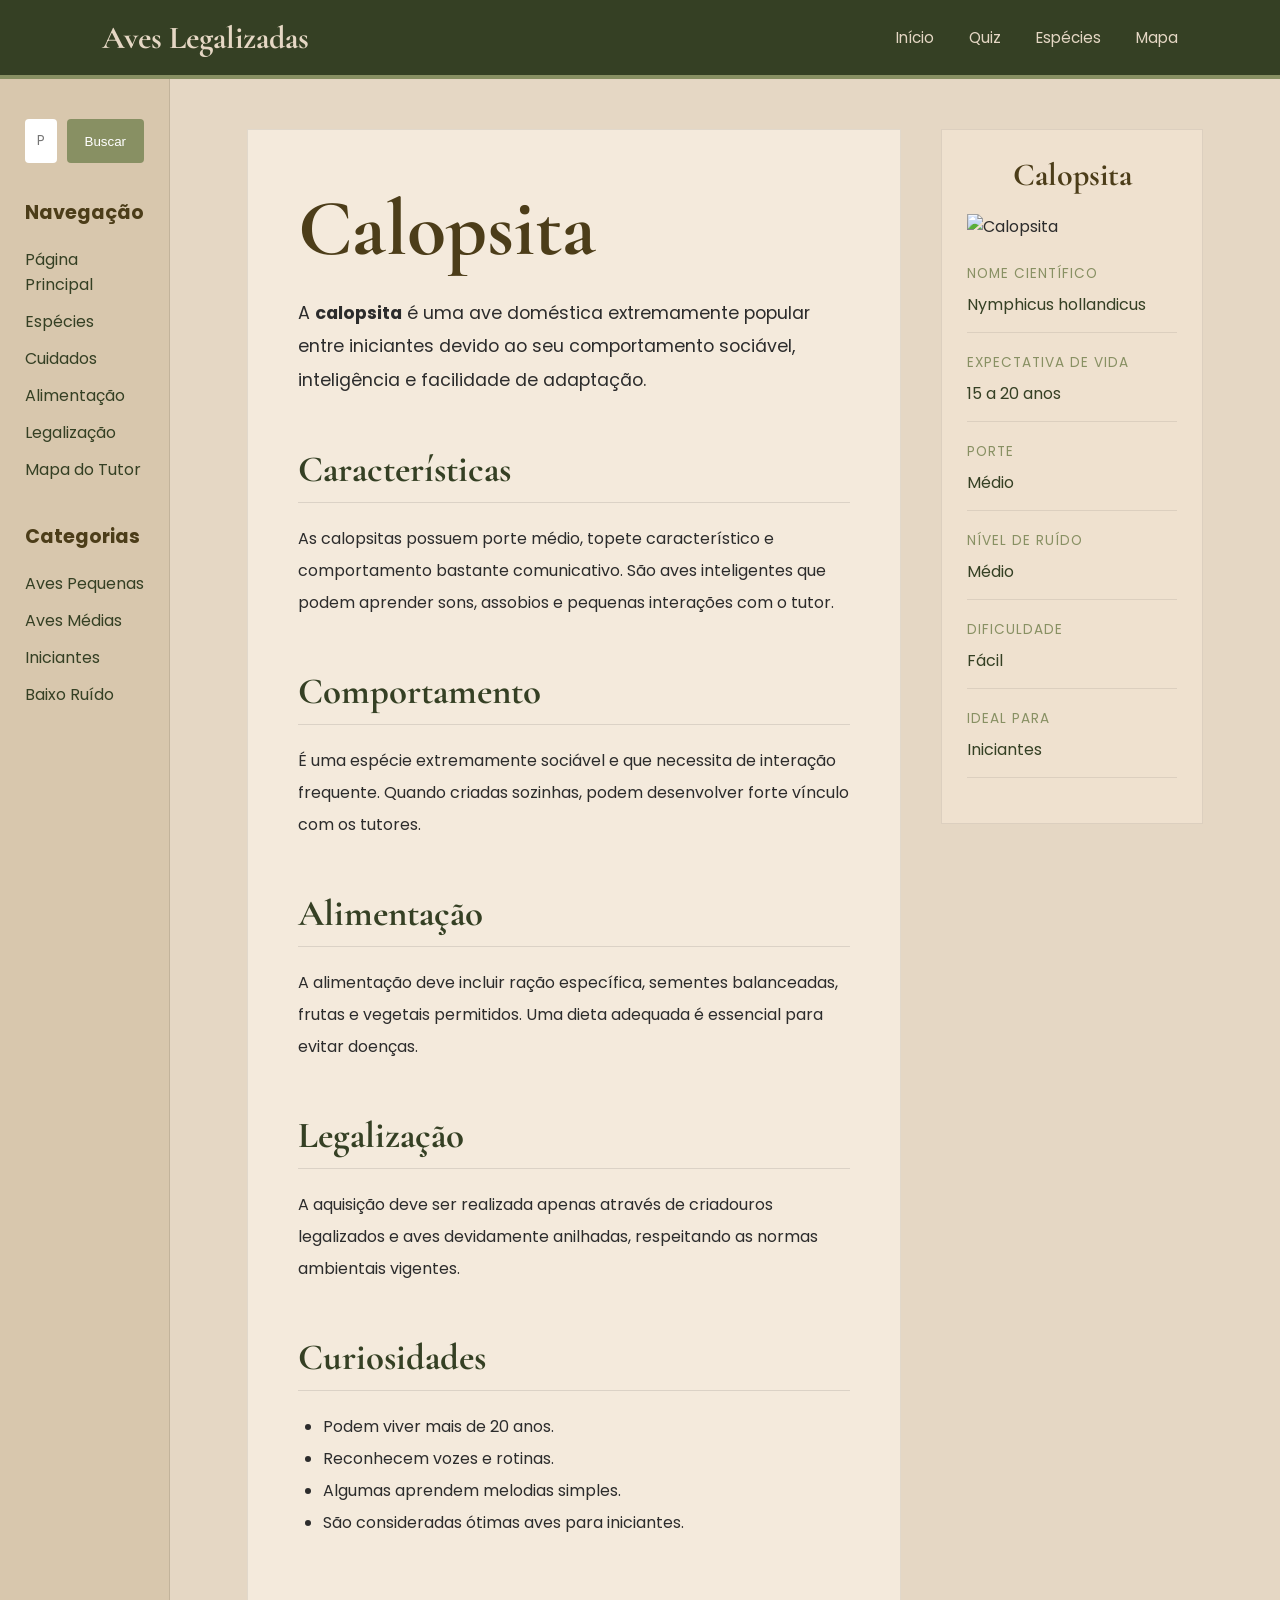
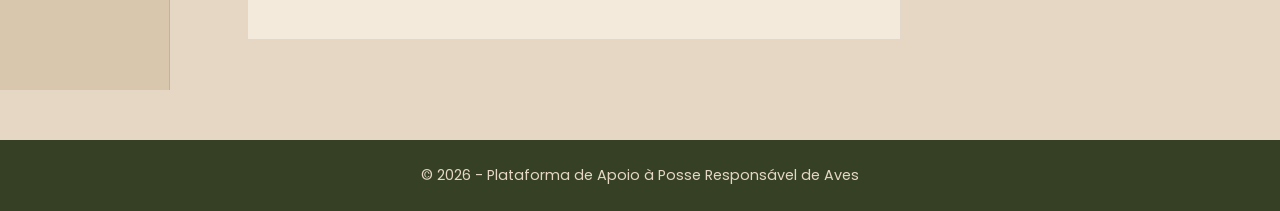
==== calopisita.html @ a72bbc46 "." ====
<!doctype html>
<html lang="pt-BR">
  <head>
    <meta charset="UTF-8" />
    <meta name="viewport" content="width=device-width, initial-scale=1.0" />

    <title>Calopsita - Wiki das Aves</title>

    <link rel="preconnect" href="https://fonts.googleapis.com" />
    <link rel="preconnect" href="https://fonts.gstatic.com" crossorigin />
    <link
      href="https://fonts.googleapis.com/css2?family=Cormorant+Garamond:wght@500;700&family=Poppins:wght@300;400;500;600&display=swap"
      rel="stylesheet"
    />

    <link rel="stylesheet" href="style.css" />
    <link rel="stylesheet" href="wiki.css" />
    <link rel="stylesheet" href="calopsita.css" />
  </head>

  <body>
    <header>
      <nav>
        <div class="logo">Aves Legalizadas</div>

        <div class="menu">
          <a href="index.html">Início</a>
          <a href="index.html#quiz">Quiz</a>
          <a href="wiki.html">Espécies</a>
          <a href="map.html">Mapa</a>
        </div>
      </nav>
    </header>

    <main class="wiki-layout">
      <aside class="sidebar">
        <div class="search-box">
          <input type="text" placeholder="Pesquisar espécie..." />
          <button>Buscar</button>
        </div>

        <h3>Navegação</h3>

        <ul>
          <li><a href="#">Página Principal</a></li>
          <li><a href="#">Espécies</a></li>
          <li><a href="#">Cuidados</a></li>
          <li><a href="#">Alimentação</a></li>
          <li><a href="#">Legalização</a></li>
          <li><a href="#">Mapa do Tutor</a></li>
        </ul>

        <h3>Categorias</h3>

        <ul>
          <li><a href="#">Aves Pequenas</a></li>
          <li><a href="#">Aves Médias</a></li>
          <li><a href="#">Iniciantes</a></li>
          <li><a href="#">Baixo Ruído</a></li>
        </ul>
      </aside>

      <div class="page-layout">
        <section class="article-content">
          <h1>Calopsita</h1>

          <p class="intro">
            A <strong>calopsita</strong> é uma ave doméstica extremamente
            popular entre iniciantes devido ao seu comportamento sociável,
            inteligência e facilidade de adaptação.
          </p>

          <section class="content-section">
            <h2>Características</h2>
            <p>
              As calopsitas possuem porte médio, topete característico e
              comportamento bastante comunicativo. São aves inteligentes que
              podem aprender sons, assobios e pequenas interações com o tutor.
            </p>
          </section>

          <section class="content-section">
            <h2>Comportamento</h2>
            <p>
              É uma espécie extremamente sociável e que necessita de interação
              frequente. Quando criadas sozinhas, podem desenvolver forte
              vínculo com os tutores.
            </p>
          </section>

          <section class="content-section">
            <h2>Alimentação</h2>
            <p>
              A alimentação deve incluir ração específica, sementes balanceadas,
              frutas e vegetais permitidos. Uma dieta adequada é essencial para
              evitar doenças.
            </p>
          </section>

          <section class="content-section">
            <h2>Legalização</h2>
            <p>
              A aquisição deve ser realizada apenas através de criadouros
              legalizados e aves devidamente anilhadas, respeitando as normas
              ambientais vigentes.
            </p>
          </section>

          <section class="content-section">
            <h2>Curiosidades</h2>
            <ul>
              <li>Podem viver mais de 20 anos.</li>
              <li>Reconhecem vozes e rotinas.</li>
              <li>Algumas aprendem melodias simples.</li>
              <li>São consideradas ótimas aves para iniciantes.</li>
            </ul>
          </section>
        </section>

        <aside class="infobox">
          <h3>Calopsita</h3>

          <img
            src="https://images.unsplash.com/photo-1522858547137-f1dcec554f55?q=80&w=1200&auto=format&fit=crop"
            alt="Calopsita"
          />

          <div class="info-item">
            <span>Nome científico</span>
            <p>Nymphicus hollandicus</p>
          </div>

          <div class="info-item">
            <span>Expectativa de vida</span>
            <p>15 a 20 anos</p>
          </div>

          <div class="info-item">
            <span>Porte</span>
            <p>Médio</p>
          </div>

          <div class="info-item">
            <span>Nível de ruído</span>
            <p>Médio</p>
          </div>

          <div class="info-item">
            <span>Dificuldade</span>
            <p>Fácil</p>
          </div>

          <div class="info-item">
            <span>Ideal para</span>
            <p>Iniciantes</p>
          </div>
        </aside>
      </div>
    </main>

    <footer>
      <p>© 2026 - Plataforma de Apoio à Posse Responsável de Aves</p>
    </footer>
  </body>
</html>
---- style.css ----
* {
  margin: 0;
  padding: 0;
  box-sizing: border-box;
}

:root {
  --cafe-noir: #4c3d19;
  --kombu-green: #354024;
  --moss-green: #889063;
  --tan: #cfbb99;
  --bone: #e5d7c4;
}

body {
  font-family: "Poppins", sans-serif;
  background-color: var(--bone);
  color: var(--kombu-green);
}

header {
  width: 100%;
  background-color: var(--kombu-green);
  border-bottom: 4px solid var(--moss-green);
  padding: 18px 8%;
  position: relative;
  z-index: 1000;
}

nav {
  display: flex;
  justify-content: space-between;
  align-items: center;
}

.logo {
  font-size: 2rem;
  font-family: "Cormorant Garamond", serif;
  font-weight: 700;
  color: var(--bone);
}

.menu {
  display: flex;
  gap: 35px;
}

.menu a {
  text-decoration: none;
  color: var(--bone);
  font-size: 0.95rem;
  transition: 0.3s;
}

.menu a:hover {
  color: var(--tan);
}

.hero {
  height: 100vh;
  background-image: url("https://images.unsplash.com/photo-1522926193341-e9ffd686c60f?q=80&w=1400&auto=format&fit=crop");
  background-size: cover;
  background-position: center;
  position: relative;

  display: flex;
  justify-content: center;
  align-items: center;
  text-align: center;

  padding: 0 8%;
}

.overlay {
  position: absolute;
  inset: 0;
  background-color: rgba(0, 0, 0, 0.45);
}

.hero-content {
  position: relative;
  z-index: 2;
  max-width: 850px;
}

.hero-content h1 {
  font-size: 5rem;
  line-height: 1;
  margin-bottom: 25px;
  color: var(--bone);
  font-family: "Cormorant Garamond", serif;
}

.hero-content p {
  font-size: 1.1rem;
  line-height: 1.8;
  color: #f5f5f5;
  margin-bottom: 35px;
}

.hero-buttons {
  display: flex;
  justify-content: center;
  gap: 20px;
}

.primary-btn,
.secondary-btn {
  padding: 14px 30px;
  border: none;
  cursor: pointer;
  font-size: 0.95rem;
  transition: 0.3s;
  border-radius: 3px;
}

.primary-btn {
  background-color: var(--kombu-green);
  color: var(--bone);
}

.primary-btn:hover {
  background-color: var(--moss-green);
}

.secondary-btn {
  background-color: transparent;
  border: 1px solid var(--bone);
  color: var(--bone);
}

.secondary-btn:hover {
  background-color: var(--bone);
  color: var(--kombu-green);
}

.resources-section,
.quiz-section,
.legal-section {
  padding: 120px 8%;
}

.section-title {
  text-align: center;
  margin-bottom: 70px;
}

.section-title span {
  color: var(--moss-green);
  letter-spacing: 3px;
  font-size: 0.8rem;
}

.section-title h2 {
  font-size: 3.5rem;
  margin-top: 15px;
  color: var(--kombu-green);
  font-family: "Cormorant Garamond", serif;
}

.cards-container {
  display: grid;
  grid-template-columns: repeat(auto-fit, minmax(250px, 1fr));
  gap: 30px;
}

.resource-card {
  background-color: #f1e7d9;
  padding: 40px 30px;
  border-radius: 10px;
  transition: 0.4s;
  border: 1px solid rgba(0, 0, 0, 0.05);
}

.resource-card:hover {
  transform: translateY(-8px);
}

.resource-card h3 {
  font-size: 1.8rem;
  margin-bottom: 20px;
  font-family: "Cormorant Garamond", serif;
  color: var(--cafe-noir);
}

.resource-card p {
  line-height: 1.8;
  color: #4f4f4f;
}

.quiz-section {
  background-color: var(--moss-green);
}

.quiz-section .section-title span,
.quiz-section .section-title h2 {
  color: var(--bone);
}

.quiz-box {
  max-width: 700px;
  margin: auto;
  background-color: rgba(255, 255, 255, 0.08);
  padding: 50px;
  border-radius: 12px;
  backdrop-filter: blur(10px);
}

.quiz-box h3 {
  text-align: center;
  margin-bottom: 35px;
  color: var(--bone);
  font-size: 1.5rem;
}

.quiz-options {
  display: flex;
  flex-direction: column;
  gap: 20px;
}

.quiz-options button {
  padding: 18px;
  background-color: transparent;
  border: 1px solid var(--bone);
  color: var(--bone);
  cursor: pointer;
  transition: 0.3s;
  font-size: 1rem;
}

.quiz-options button:hover {
  background-color: var(--bone);
  color: var(--kombu-green);
}

.legal-section {
  background-color: var(--tan);
}

.legal-content {
  max-width: 850px;
  margin: auto;
  text-align: center;
}

.legal-content span {
  letter-spacing: 3px;
  font-size: 0.8rem;
  color: var(--cafe-noir);
}

.legal-content h2 {
  font-size: 4rem;
  margin: 20px 0;
  font-family: "Cormorant Garamond", serif;
  color: var(--cafe-noir);
}

.legal-content p {
  line-height: 2;
  color: #4d463f;
  font-size: 1.05rem;
}

footer {
  background-color: var(--kombu-green);
  padding: 30px;
  text-align: center;
}

footer p {
  color: var(--bone);
  font-size: 0.9rem;
}

@media (max-width: 900px) {
  .menu {
    display: none;
  }

  .hero-content h1 {
    font-size: 3.5rem;
  }

  .section-title h2,
  .legal-content h2 {
    font-size: 2.7rem;
  }
}

@media (max-width: 600px) {
  .hero-content h1 {
    font-size: 2.7rem;
  }

  .hero-buttons {
    flex-direction: column;
  }

  .quiz-box {
    padding: 30px 20px;
  }
}
---- wiki.css ----
* {
  margin: 0;
  padding: 0;
  box-sizing: border-box;
}

:root {
  --cafe-noir: #4c3d19;
  --kombu-green: #354024;
  --moss-green: #889063;
  --tan: #cfbb99;
  --bone: #e5d7c4;
  --light-box: #f5ede2;
}

body {
  font-family: "Poppins", sans-serif;
  background-color: var(--bone);
  color: #2b2b2b;
}

.top-header {
  width: 100%;
  padding: 18px 5%;
  background-color: var(--kombu-green);

  display: flex;
  justify-content: space-between;
  align-items: center;

  border-bottom: 4px solid var(--moss-green);
}

.logo {
  font-size: 2rem;
  font-family: "Cormorant Garamond", serif;
  color: var(--bone);
  font-weight: bold;
}

.menu {
  display: flex;
  gap: 35px;
}

.menu a {
  text-decoration: none;
  color: var(--bone);
  font-size: 0.95rem;
  transition: 0.3s;
}

.menu a:hover {
  color: var(--tan);
}

.search-box {
  display: flex;
  gap: 10px;
  margin-bottom: 35px;
}

.search-box input {
  width: 100%;
  padding: 12px;
  border: none;
  outline: none;
  border-radius: 4px;
  font-family: "Poppins", sans-serif;
}

.search-box button {
  padding: 12px 18px;
  border: none;
  cursor: pointer;
  background-color: var(--moss-green);
  color: white;
  transition: 0.3s;
  border-radius: 4px;
  white-space: nowrap;
}

.search-box button:hover {
  background-color: var(--cafe-noir);
}

.wiki-layout {
  display: flex;
  min-height: 100vh;
}

.sidebar {
  width: 260px;
  background-color: #d8c7ad;
  padding: 40px 25px;
  border-right: 1px solid rgba(0, 0, 0, 0.1);
}

.sidebar h3 {
  margin-bottom: 20px;
  font-size: 1.2rem;
  color: var(--cafe-noir);
}

.sidebar ul {
  list-style: none;
  margin-bottom: 40px;
}

.sidebar ul li {
  margin-bottom: 12px;
}

.sidebar ul li a {
  text-decoration: none;
  color: var(--kombu-green);
  transition: 0.3s;
}

.sidebar ul li a:hover {
  color: var(--cafe-noir);
}

.wiki-content {
  flex: 1;
  padding: 50px;
}

.welcome-box {
  background-color: var(--light-box);
  padding: 45px;
  border: 1px solid rgba(0, 0, 0, 0.08);
  margin-bottom: 40px;
}

.welcome-box h1 {
  font-size: 3.5rem;
  margin-bottom: 20px;
  color: var(--cafe-noir);
  font-family: "Cormorant Garamond", serif;
}

.welcome-box p {
  line-height: 1.8;
}

.content-grid {
  display: grid;
  grid-template-columns: 2fr 1fr;
  gap: 30px;
  margin-bottom: 50px;
}

.featured-article,
.wiki-info {
  background-color: var(--light-box);
  padding: 30px;
  border: 1px solid rgba(0, 0, 0, 0.08);
}

.featured-article h2,
.wiki-info h2,
.species-section h2 {
  margin-bottom: 25px;
  font-size: 2rem;
  color: var(--cafe-noir);
  font-family: "Cormorant Garamond", serif;
}

.article-box {
  display: flex;
  gap: 25px;
}

.article-box img {
  width: 250px;
  height: 200px;
  object-fit: cover;
}

.article-box h3 {
  font-size: 2rem;
  margin-bottom: 15px;
  color: var(--kombu-green);
  font-family: "Cormorant Garamond", serif;
}

.article-box p {
  line-height: 1.8;
  margin-bottom: 20px;
}

.article-box a {
  text-decoration: none;
  color: var(--moss-green);
  font-weight: bold;
}

.wiki-info p {
  line-height: 1.9;
}

.species-section {
  background-color: var(--light-box);
  padding: 35px;
  border: 1px solid rgba(0, 0, 0, 0.08);
}

.species-table {
  display: flex;
  flex-direction: column;
  gap: 25px;
}

.species-item {
  display: flex;
  gap: 20px;
  padding-bottom: 20px;
  border-bottom: 1px solid rgba(0, 0, 0, 0.08);
}

.species-item img {
  width: 140px;
  height: 100px;
  object-fit: cover;
}

.species-item h3 {
  font-size: 1.8rem;
  margin-bottom: 10px;
  color: var(--kombu-green);
  font-family: "Cormorant Garamond", serif;
}

.species-item p {
  line-height: 1.7;
}

footer {
  background-color: var(--kombu-green);
  padding: 25px;
  text-align: center;
}

footer p {
  color: var(--bone);
}

@media (max-width: 1000px) {
  .content-grid {
    grid-template-columns: 1fr;
  }

  .article-box {
    flex-direction: column;
  }

  .article-box img {
    width: 100%;
  }
}

@media (max-width: 850px) {
  .wiki-layout {
    flex-direction: column;
  }

  .sidebar {
    width: 100%;
  }
}

@media (max-width: 700px) {
  .top-header {
    flex-direction: column;
    gap: 20px;
  }

  .menu {
    flex-wrap: wrap;
    justify-content: center;
  }

  .welcome-box h1 {
    font-size: 2.5rem;
  }

  .species-item {
    flex-direction: column;
  }

  .species-item img {
    width: 100%;
    height: 200px;
  }
}
---- calopsita.css ----
* {
  margin: 0;
  padding: 0;
  box-sizing: border-box;
}

:root {
  --cafe-noir: #4c3d19;
  --kombu-green: #354024;
  --moss-green: #889063;
  --tan: #cfbb99;
  --bone: #e5d7c4;
  --light-box: #f4eadc;
}

body {
  font-family: "Poppins", sans-serif;
  background-color: var(--bone);
  color: #2c2c2c;
}

.top-header {
  width: 100%;
  background-color: var(--kombu-green);

  display: flex;
  justify-content: space-between;
  align-items: center;

  padding: 18px 6%;

  border-bottom: 4px solid var(--moss-green);
}

.logo {
  font-size: 2rem;
  color: var(--bone);
  font-family: "Cormorant Garamond", serif;
  font-weight: bold;
}

nav {
  display: flex;
  gap: 30px;
}

nav a {
  text-decoration: none;
  color: var(--bone);
  transition: 0.3s;
}

nav a:hover {
  color: var(--tan);
}

.page-layout {
  max-width: 1400px;
  margin: 50px auto;

  display: grid;
  grid-template-columns: 2.5fr 1fr;

  gap: 40px;

  padding: 0 6%;
}

.article-content {
  background-color: var(--light-box);
  padding: 50px;

  border: 1px solid rgba(0, 0, 0, 0.08);
}

.article-content h1 {
  font-size: 5rem;
  margin-bottom: 20px;

  color: var(--cafe-noir);
  font-family: "Cormorant Garamond", serif;
}

.intro {
  font-size: 1.1rem;
  line-height: 1.9;

  margin-bottom: 50px;
}

.content-section {
  margin-bottom: 50px;
}

.content-section h2 {
  font-size: 2.3rem;
  margin-bottom: 20px;

  color: var(--kombu-green);
  font-family: "Cormorant Garamond", serif;

  border-bottom: 1px solid rgba(0, 0, 0, 0.1);

  padding-bottom: 10px;
}

.content-section p {
  line-height: 2;
}

.content-section ul {
  margin-left: 25px;
  line-height: 2;
}

.infobox {
  background-color: #efe1cf;

  height: fit-content;

  border: 1px solid rgba(0, 0, 0, 0.08);

  padding: 25px;
}

.infobox h3 {
  text-align: center;

  font-size: 2rem;

  margin-bottom: 20px;

  color: var(--cafe-noir);

  font-family: "Cormorant Garamond", serif;
}

.infobox img {
  width: 100%;
  height: 250px;
  object-fit: cover;

  margin-bottom: 25px;
}

.info-item {
  margin-bottom: 20px;

  padding-bottom: 15px;

  border-bottom: 1px solid rgba(0, 0, 0, 0.08);
}

.info-item span {
  display: block;

  font-size: 0.85rem;
  letter-spacing: 1px;

  margin-bottom: 8px;

  color: var(--moss-green);

  text-transform: uppercase;
}

.info-item p {
  color: var(--kombu-green);
}

footer {
  margin-top: 50px;

  background-color: var(--kombu-green);

  padding: 25px;

  text-align: center;
}

footer p {
  color: var(--bone);
}

@media (max-width: 1000px) {
  .page-layout {
    grid-template-columns: 1fr;
  }
}

@media (max-width: 700px) {
  .top-header {
    flex-direction: column;
    gap: 20px;
  }

  nav {
    flex-wrap: wrap;
    justify-content: center;
  }

  .article-content {
    padding: 30px;
  }

  .article-content h1 {
    font-size: 3.5rem;
  }
}
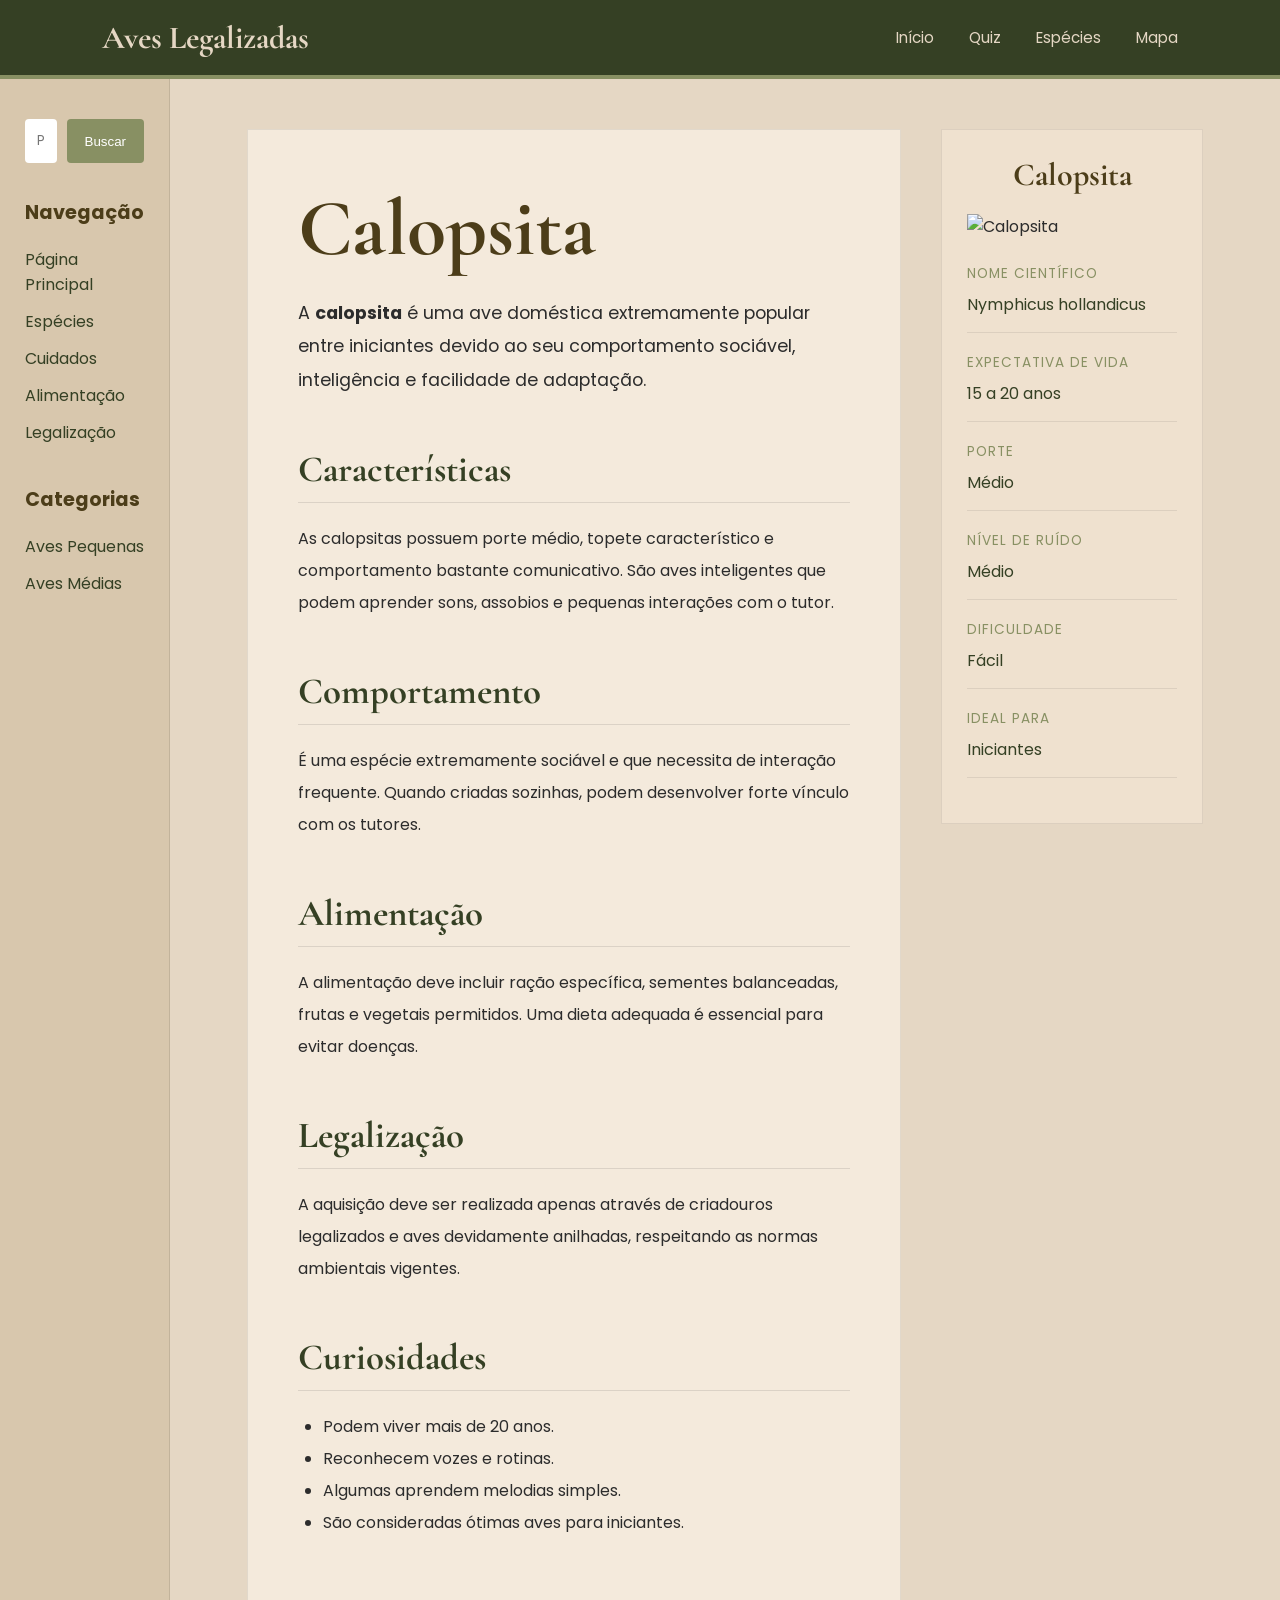
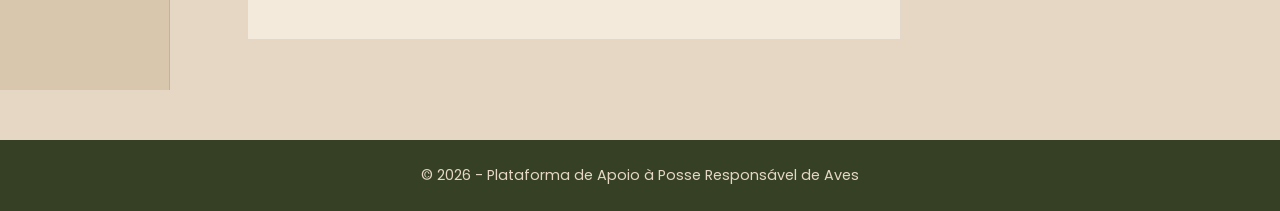
==== commit 13ab0efe: "." ====
--- a/calopisita.html
+++ b/calopisita.html
@@ -42,12 +42,11 @@
         <h3>Navegação</h3>
 
         <ul>
-          <li><a href="#">Página Principal</a></li>
-          <li><a href="#">Espécies</a></li>
-          <li><a href="#">Cuidados</a></li>
-          <li><a href="#">Alimentação</a></li>
-          <li><a href="#">Legalização</a></li>
-          <li><a href="#">Mapa do Tutor</a></li>
+          <li><a href="wiki.html">Página Principal</a></li>
+          <li><a href="Especies.html">Espécies</a></li>
+          <li><a href="cuidados.html">Cuidados</a></li>
+          <li><a href="Alimentacao.html">Alimentação</a></li>
+          <li><a href="Legalizacao.html">Legalização</a></li>
         </ul>
 
         <h3>Categorias</h3>
@@ -55,8 +54,6 @@
         <ul>
           <li><a href="#">Aves Pequenas</a></li>
           <li><a href="#">Aves Médias</a></li>
-          <li><a href="#">Iniciantes</a></li>
-          <li><a href="#">Baixo Ruído</a></li>
         </ul>
       </aside>
 
--- a/style.css
+++ b/style.css
@@ -302,3 +302,99 @@
     padding: 30px 20px;
   }
 }
+
+/* ── Quiz dinâmico ── */
+
+.quiz-progress {
+  width: 100%;
+  height: 4px;
+  background-color: rgba(255, 255, 255, 0.2);
+  border-radius: 2px;
+  margin-bottom: 10px;
+  overflow: hidden;
+}
+
+.quiz-progress-bar {
+  height: 100%;
+  width: 0%;
+  background-color: var(--bone);
+  border-radius: 2px;
+  transition: width 0.4s ease;
+}
+
+.quiz-step-label {
+  text-align: center;
+  font-size: 0.78rem;
+  letter-spacing: 2px;
+  color: rgba(229, 215, 196, 0.65);
+  margin-bottom: 30px;
+  text-transform: uppercase;
+}
+
+.quiz-question {
+  text-align: center;
+  margin-bottom: 35px;
+  color: var(--bone);
+  font-size: 1.5rem;
+  font-family: "Cormorant Garamond", serif;
+  font-weight: 700;
+  line-height: 1.3;
+}
+
+/* animação de entrada */
+@keyframes slideIn {
+  from {
+    opacity: 0;
+    transform: translateY(18px);
+  }
+  to {
+    opacity: 1;
+    transform: translateY(0);
+  }
+}
+
+.slide-in {
+  animation: slideIn 0.35s ease forwards;
+}
+
+/* Resultado */
+.quiz-result {
+  text-align: center;
+  color: var(--bone);
+}
+
+.result-icon {
+  font-size: 4rem;
+  margin-bottom: 15px;
+}
+
+.quiz-result h3 {
+  font-family: "Cormorant Garamond", serif;
+  font-size: 2.4rem;
+  margin-bottom: 15px;
+  color: var(--bone);
+}
+
+.quiz-result p {
+  font-size: 1rem;
+  line-height: 1.8;
+  color: rgba(229, 215, 196, 0.85);
+  margin-bottom: 30px;
+}
+
+.quiz-restart-btn {
+  padding: 14px 32px;
+  background-color: transparent;
+  border: 1px solid var(--bone);
+  color: var(--bone);
+  cursor: pointer;
+  font-size: 0.95rem;
+  transition: 0.3s;
+  border-radius: 3px;
+  font-family: "Poppins", sans-serif;
+}
+
+.quiz-restart-btn:hover {
+  background-color: var(--bone);
+  color: var(--kombu-green);
+}
